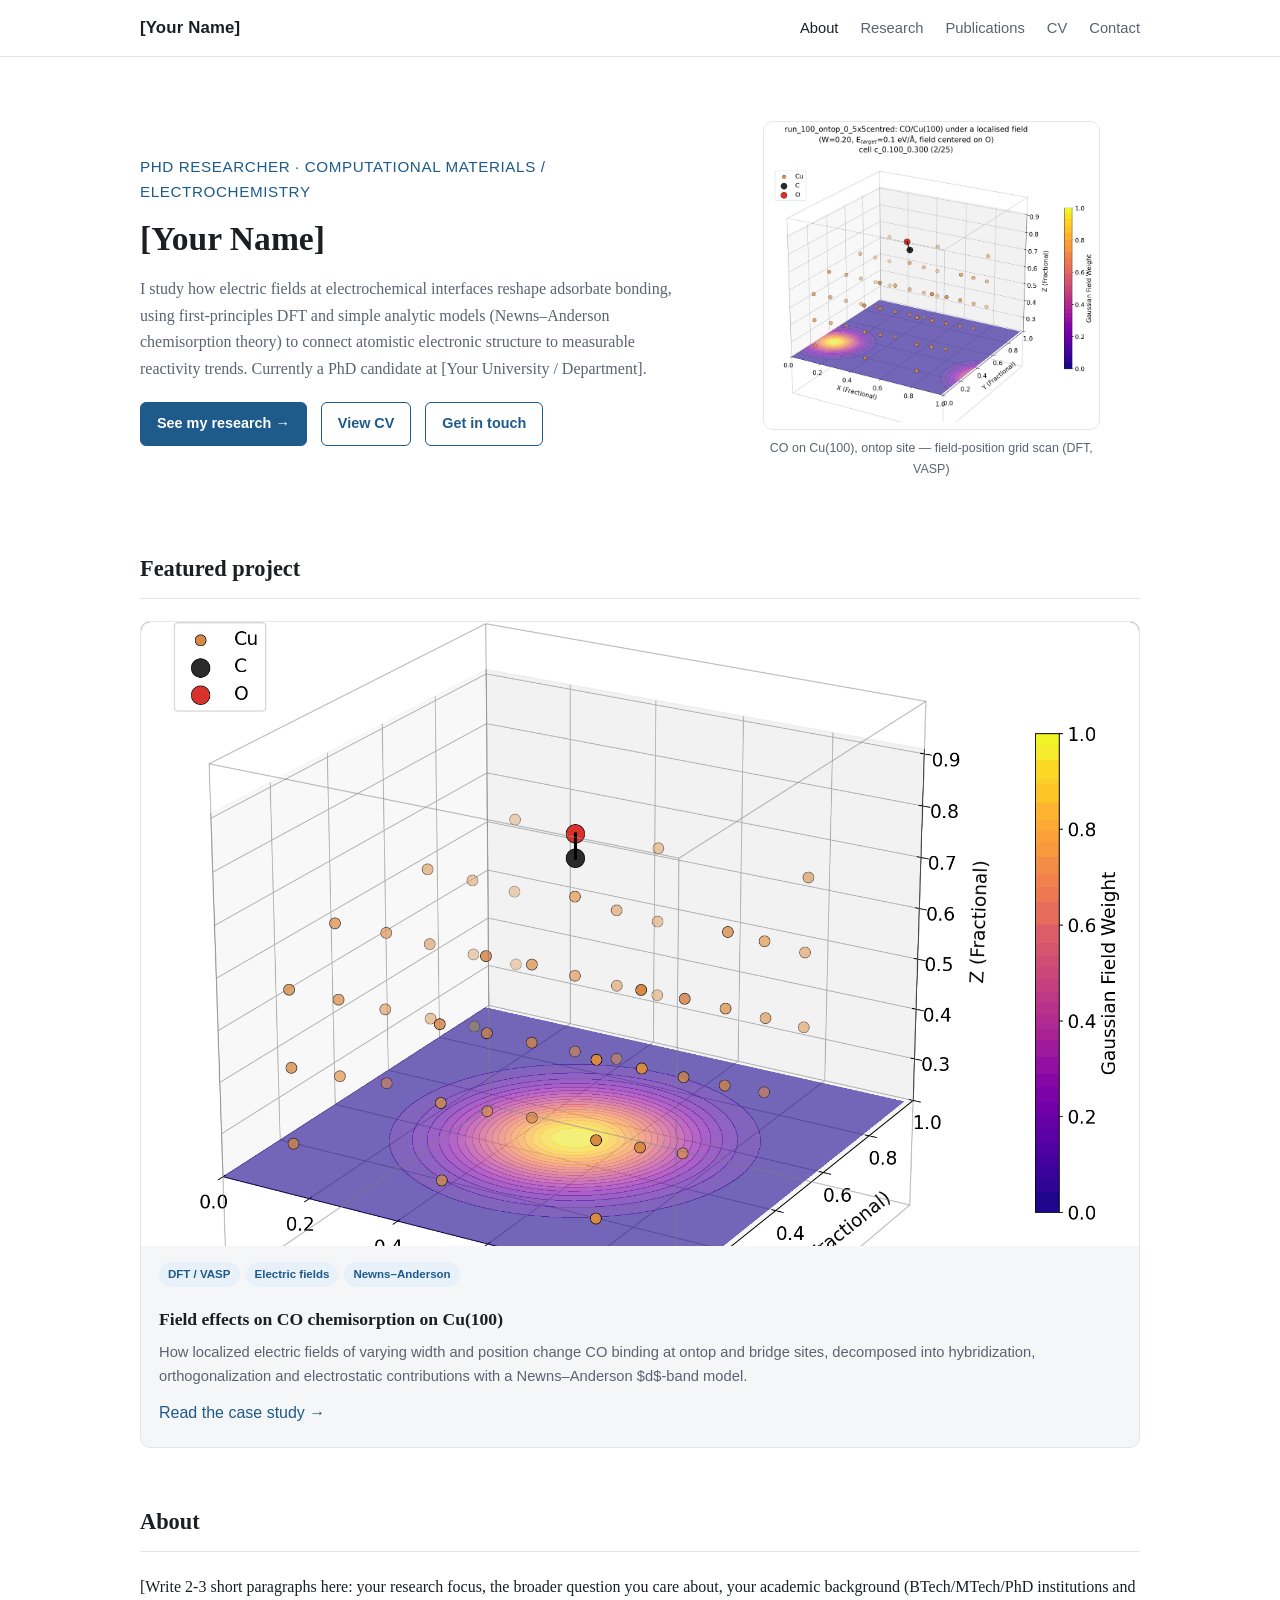
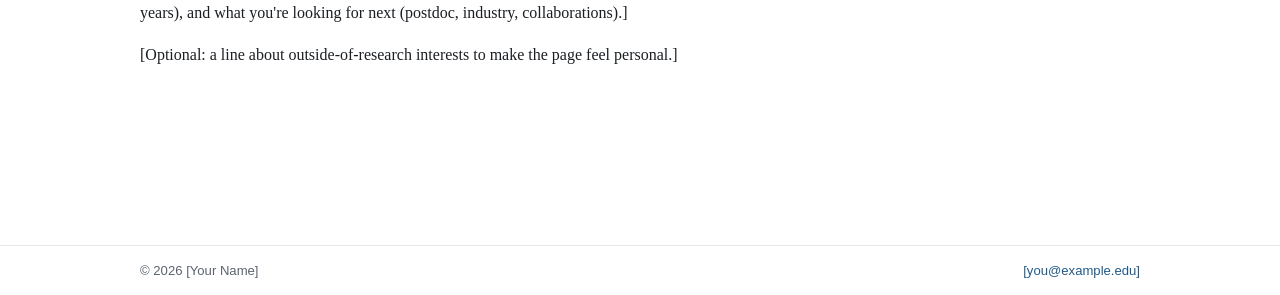
==== index.html @ b5bf9113 "Scaffold personal academic website Static HTML/CSS/JS site: home/about, research overview, a CO/Cu(1" ====
<!doctype html>
<html lang="en">
<head>
<meta charset="utf-8">
<meta name="viewport" content="width=device-width, initial-scale=1">
<title>[Your Name] — PhD Researcher</title>
<meta name="description" content="Personal academic site of [Your Name], PhD researcher working on first-principles electronic structure methods and electrochemical interfaces.">
<link rel="stylesheet" href="css/style.css">
</head>
<body>
<header class="site-header">
  <nav class="nav-wrap">
    <a class="brand" href="index.html">[Your Name]</a>
    <button class="nav-toggle" aria-label="Toggle menu">&#9776;</button>
    <ul class="nav-links">
      <li><a href="index.html">About</a></li>
      <li><a href="research.html">Research</a></li>
      <li><a href="publications.html">Publications</a></li>
      <li><a href="cv.html">CV</a></li>
      <li><a href="contact.html">Contact</a></li>
    </ul>
  </nav>
</header>

<main>
  <section class="hero">
    <div>
      <div class="tagline">PhD Researcher &middot; Computational Materials / Electrochemistry</div>
      <h1>[Your Name]</h1>
      <p>
        I study how electric fields at electrochemical interfaces reshape
        adsorbate bonding, using first-principles DFT and simple analytic
        models (Newns&ndash;Anderson chemisorption theory) to connect
        atomistic electronic structure to measurable reactivity trends.
        Currently a PhD candidate at [Your University / Department].
      </p>
      <div class="hero-links">
        <a class="btn filled" href="research.html">See my research &rarr;</a>
        <a class="btn" href="cv.html">View CV</a>
        <a class="btn" href="contact.html">Get in touch</a>
      </div>
    </div>
    <figure class="hero-figure">
      <img src="assets/img/ontop-5x5centred-grid.gif" alt="CO adsorbed on Cu(100), 3D structure under a scanned external field grid">
      <figcaption>CO on Cu(100), ontop site — field-position grid scan (DFT, VASP)</figcaption>
    </figure>
  </section>

  <section>
    <h2>Featured project</h2>
    <div class="project-grid">
      <div class="card">
        <img src="assets/img/ontop-5x5centred-widthscan.gif" alt="Width scan animation of the applied field over the CO/Cu(100) ontop structure">
        <div class="card-body">
          <div class="card-tags">
            <span class="tag">DFT / VASP</span>
            <span class="tag">Electric fields</span>
            <span class="tag">Newns&ndash;Anderson</span>
          </div>
          <h3>Field effects on CO chemisorption on Cu(100)</h3>
          <p>
            How localized electric fields of varying width and position
            change CO binding at ontop and bridge sites, decomposed into
            hybridization, orthogonalization and electrostatic
            contributions with a Newns&ndash;Anderson $d$-band model.
          </p>
          <a href="projects/co-cu100-field-effects.html">Read the case study &rarr;</a>
        </div>
      </div>
    </div>
  </section>

  <section>
    <h2>About</h2>
    <div class="prose">
      <p>
        [Write 2-3 short paragraphs here: your research focus, the
        broader question you care about, your academic background
        (BTech/MTech/PhD institutions and years), and what you're looking
        for next (postdoc, industry, collaborations).]
      </p>
      <p>
        [Optional: a line about outside-of-research interests to make the
        page feel personal.]
      </p>
    </div>
  </section>
</main>

<footer class="site-footer">
  <div class="nav-wrap">
    <span>&copy; <span id="year"></span> [Your Name]</span>
    <span><a href="contact.html">[you@example.edu]</a></span>
  </div>
</footer>
<script src="js/main.js"></script>
<script>document.getElementById("year").textContent = new Date().getFullYear();</script>
</body>
</html>
---- css/style.css ----
:root {
  --bg: #ffffff;
  --bg-alt: #f5f6f8;
  --text: #1b1f23;
  --text-muted: #5b6370;
  --border: #e3e6ea;
  --accent: #1e5a8a;
  --accent-soft: #e8f1f9;
  --code-bg: #f0f2f5;
  --max-width: 1040px;
}

@media (prefers-color-scheme: dark) {
  :root:not([data-theme="light"]) {
    --bg: #11151a;
    --bg-alt: #171c22;
    --text: #e8ebee;
    --text-muted: #9aa4b1;
    --border: #2a313a;
    --accent: #6fb3e8;
    --accent-soft: #19283a;
    --code-bg: #1b2128;
  }
}

:root[data-theme="dark"] {
  --bg: #11151a;
  --bg-alt: #171c22;
  --text: #e8ebee;
  --text-muted: #9aa4b1;
  --border: #2a313a;
  --accent: #6fb3e8;
  --accent-soft: #19283a;
  --code-bg: #1b2128;
}

* { box-sizing: border-box; }

html { scroll-behavior: smooth; }

body {
  margin: 0;
  background: var(--bg);
  color: var(--text);
  font-family: "Georgia", "Cambria", "Times New Roman", serif;
  line-height: 1.65;
  -webkit-font-smoothing: antialiased;
}

a { color: var(--accent); text-decoration: none; }
a:hover { text-decoration: underline; }

.site-header {
  border-bottom: 1px solid var(--border);
  position: sticky;
  top: 0;
  background: var(--bg);
  z-index: 10;
}

.nav-wrap {
  max-width: var(--max-width);
  margin: 0 auto;
  padding: 14px 20px;
  display: flex;
  align-items: center;
  justify-content: space-between;
  font-family: Arial, Helvetica, sans-serif;
}

.brand {
  font-weight: 700;
  font-size: 1.05rem;
  letter-spacing: 0.01em;
  color: var(--text);
}
.brand:hover { text-decoration: none; }

.nav-links {
  display: flex;
  gap: 22px;
  list-style: none;
  margin: 0;
  padding: 0;
  font-size: 0.92rem;
}

.nav-links a {
  color: var(--text-muted);
}
.nav-links a.active,
.nav-links a:hover {
  color: var(--text);
}

.nav-toggle {
  display: none;
  background: none;
  border: 1px solid var(--border);
  border-radius: 6px;
  color: var(--text);
  font-size: 1rem;
  padding: 6px 10px;
  cursor: pointer;
}

main {
  max-width: var(--max-width);
  margin: 0 auto;
  padding: 48px 20px 80px;
}

.hero {
  display: grid;
  grid-template-columns: 1.3fr 1fr;
  gap: 40px;
  align-items: center;
  margin-bottom: 56px;
}

.hero h1 {
  font-size: 2.1rem;
  margin: 0 0 10px;
  line-height: 1.25;
}

.hero .tagline {
  font-family: Arial, Helvetica, sans-serif;
  color: var(--accent);
  font-size: 0.95rem;
  letter-spacing: 0.04em;
  text-transform: uppercase;
  margin-bottom: 14px;
}

.hero p { color: var(--text-muted); }

.hero-links {
  margin-top: 20px;
  display: flex;
  gap: 14px;
  flex-wrap: wrap;
  font-family: Arial, Helvetica, sans-serif;
  font-size: 0.9rem;
}

.btn {
  display: inline-block;
  padding: 9px 16px;
  border-radius: 6px;
  border: 1px solid var(--accent);
  color: var(--accent);
  font-weight: 600;
}
.btn:hover { background: var(--accent-soft); text-decoration: none; }
.btn.filled { background: var(--accent); color: #fff; }
.btn.filled:hover { opacity: 0.9; }

.hero-figure img {
  width: 100%;
  border-radius: 10px;
  border: 1px solid var(--border);
  display: block;
}
.hero-figure figcaption {
  font-family: Arial, Helvetica, sans-serif;
  font-size: 0.78rem;
  color: var(--text-muted);
  margin-top: 8px;
  text-align: center;
}

section { margin-bottom: 56px; }

h2 {
  font-size: 1.4rem;
  border-bottom: 1px solid var(--border);
  padding-bottom: 10px;
  margin-bottom: 22px;
}

h3 { font-size: 1.1rem; margin-bottom: 6px; }

.project-grid {
  display: grid;
  grid-template-columns: repeat(auto-fit, minmax(260px, 1fr));
  gap: 22px;
}

.card {
  border: 1px solid var(--border);
  border-radius: 10px;
  overflow: hidden;
  background: var(--bg-alt);
  display: flex;
  flex-direction: column;
}

.card img {
  width: 100%;
  display: block;
  aspect-ratio: 16 / 10;
  object-fit: cover;
  background: #000;
}

.card-body { padding: 16px 18px 20px; font-family: Arial, Helvetica, sans-serif; }
.card-body h3 { font-family: Georgia, serif; }
.card-body p { color: var(--text-muted); font-size: 0.92rem; margin: 6px 0 12px; }
.card-tags { display: flex; flex-wrap: wrap; gap: 6px; margin-bottom: 10px; }
.tag {
  font-size: 0.72rem;
  background: var(--accent-soft);
  color: var(--accent);
  padding: 3px 9px;
  border-radius: 999px;
  font-weight: 600;
}

.timeline-item {
  display: grid;
  grid-template-columns: 150px 1fr;
  gap: 18px;
  padding: 14px 0;
  border-bottom: 1px solid var(--border);
}
.timeline-item:last-child { border-bottom: none; }
.timeline-date {
  color: var(--text-muted);
  font-family: Arial, Helvetica, sans-serif;
  font-size: 0.85rem;
}
.timeline-item h3 { margin: 0 0 4px; font-size: 1rem; }
.timeline-item p { margin: 0; color: var(--text-muted); font-size: 0.93rem; }

.pub-list { list-style: none; padding: 0; margin: 0; }
.pub-list li {
  padding: 16px 0;
  border-bottom: 1px solid var(--border);
}
.pub-list li:last-child { border-bottom: none; }
.pub-title { font-weight: 700; }
.pub-meta {
  font-family: Arial, Helvetica, sans-serif;
  color: var(--text-muted);
  font-size: 0.87rem;
  margin-top: 4px;
}
.pub-links { margin-top: 6px; font-family: Arial, Helvetica, sans-serif; font-size: 0.85rem; }
.pub-links a { margin-right: 14px; }

.figure-block { margin: 26px 0; }
.figure-block img {
  width: 100%;
  border: 1px solid var(--border);
  border-radius: 8px;
  background: #fff;
}
.figure-block figcaption {
  font-family: Arial, Helvetica, sans-serif;
  font-size: 0.82rem;
  color: var(--text-muted);
  margin-top: 8px;
}

.figure-row {
  display: grid;
  grid-template-columns: repeat(auto-fit, minmax(280px, 1fr));
  gap: 20px;
}

.prose p { margin: 0 0 16px; }
.prose ul { margin: 0 0 16px; padding-left: 22px; }

.breadcrumb {
  font-family: Arial, Helvetica, sans-serif;
  font-size: 0.85rem;
  color: var(--text-muted);
  margin-bottom: 18px;
}

.callout {
  border-left: 3px solid var(--accent);
  background: var(--accent-soft);
  padding: 14px 18px;
  border-radius: 0 8px 8px 0;
  font-family: Arial, Helvetica, sans-serif;
  font-size: 0.9rem;
  margin: 24px 0;
}

.site-footer {
  border-top: 1px solid var(--border);
  margin-top: 40px;
}
.site-footer .nav-wrap {
  font-family: Arial, Helvetica, sans-serif;
  font-size: 0.82rem;
  color: var(--text-muted);
  flex-wrap: wrap;
  gap: 10px;
}

.cv-section { margin-bottom: 36px; }
.cv-list { list-style: none; padding: 0; margin: 0; }
.cv-list li {
  display: grid;
  grid-template-columns: 150px 1fr;
  gap: 16px;
  padding: 10px 0;
  border-bottom: 1px dashed var(--border);
  font-size: 0.95rem;
}
.cv-list li:last-child { border-bottom: none; }
.cv-list .when { color: var(--text-muted); font-family: Arial, Helvetica, sans-serif; font-size: 0.85rem; }

.skills-grid {
  display: grid;
  grid-template-columns: repeat(auto-fit, minmax(180px, 1fr));
  gap: 14px;
}
.skill-box {
  border: 1px solid var(--border);
  border-radius: 8px;
  padding: 12px 14px;
  font-family: Arial, Helvetica, sans-serif;
  font-size: 0.88rem;
}
.skill-box strong { display: block; margin-bottom: 4px; }

.contact-grid {
  display: grid;
  grid-template-columns: repeat(auto-fit, minmax(220px, 1fr));
  gap: 18px;
}
.contact-card {
  border: 1px solid var(--border);
  border-radius: 10px;
  padding: 18px 20px;
  font-family: Arial, Helvetica, sans-serif;
}
.contact-card .label {
  font-size: 0.75rem;
  text-transform: uppercase;
  letter-spacing: 0.05em;
  color: var(--text-muted);
  margin-bottom: 6px;
}

@media (max-width: 760px) {
  .hero { grid-template-columns: 1fr; }
  .nav-links {
    position: absolute;
    top: 100%;
    left: 0;
    right: 0;
    background: var(--bg);
    border-bottom: 1px solid var(--border);
    flex-direction: column;
    padding: 14px 20px;
    gap: 14px;
    display: none;
  }
  .nav-links.open { display: flex; }
  .nav-toggle { display: inline-block; }
  .timeline-item, .cv-list li { grid-template-columns: 1fr; gap: 4px; }
}
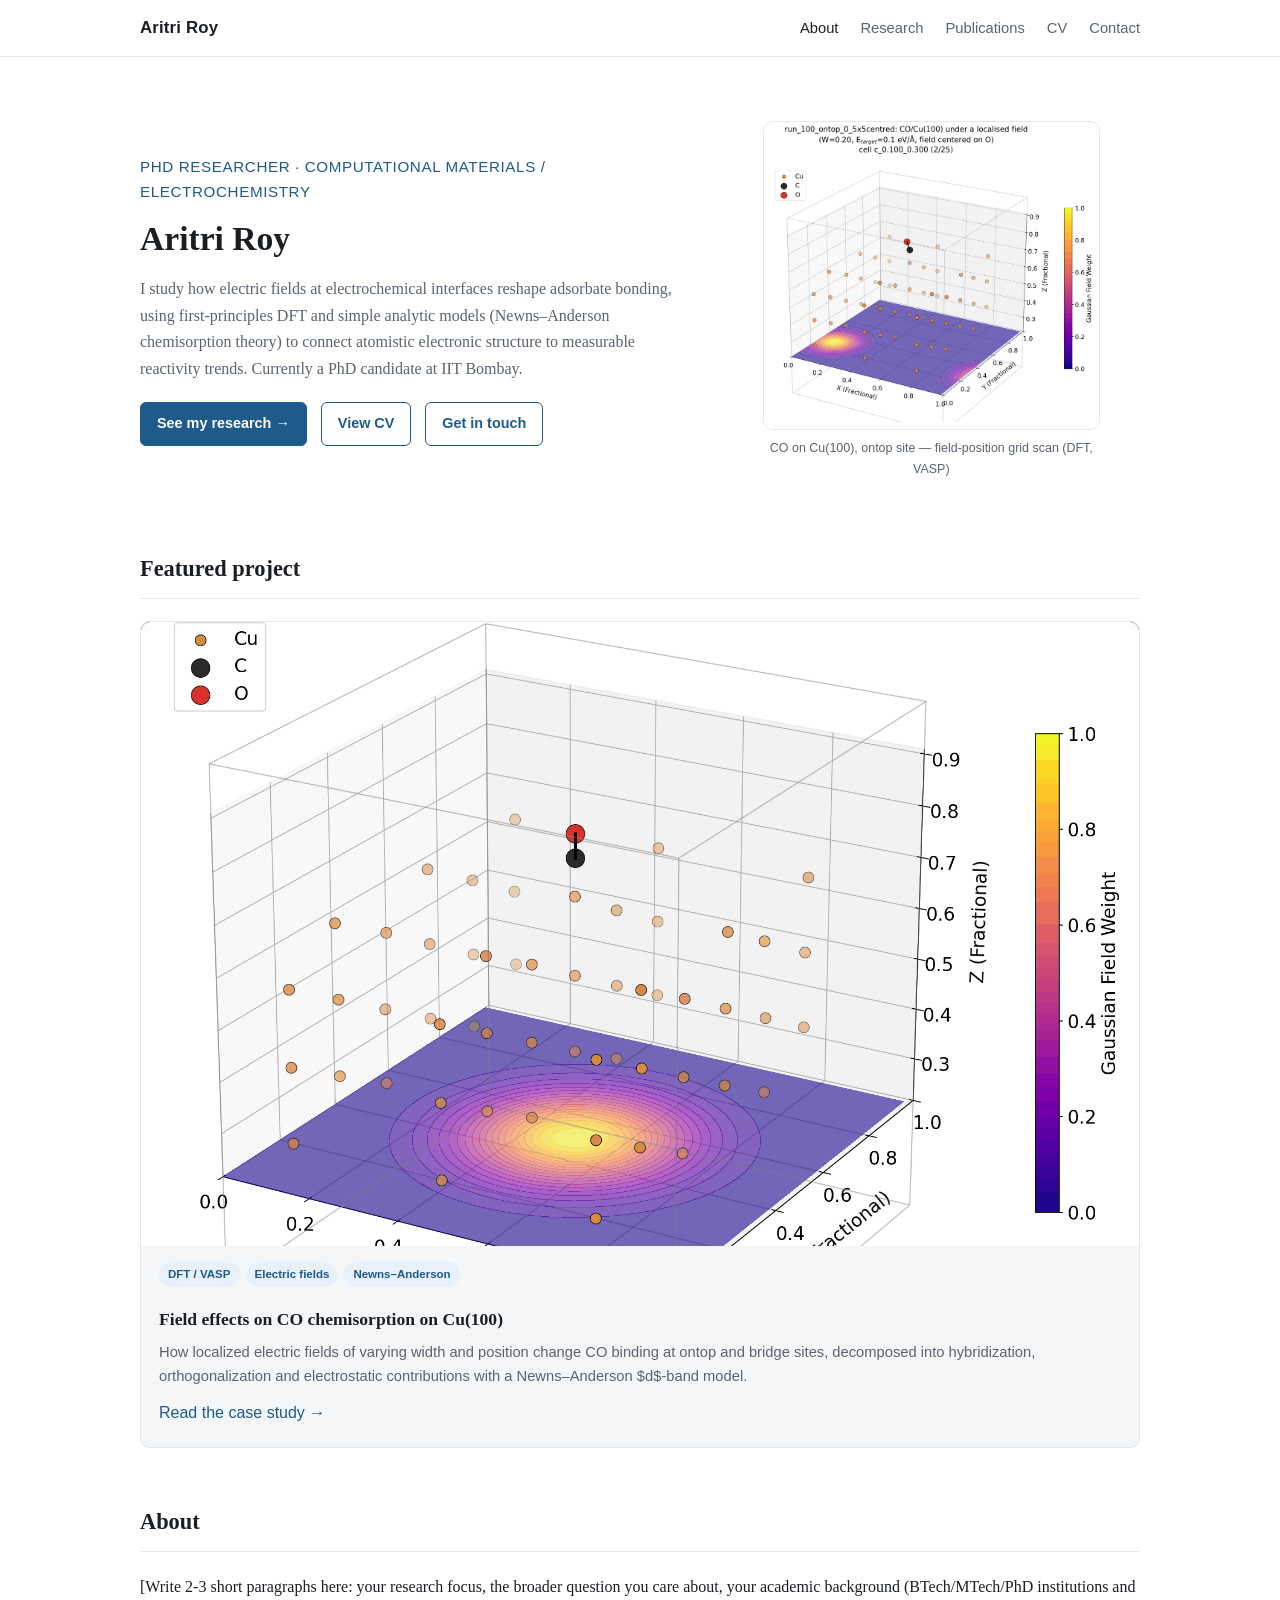
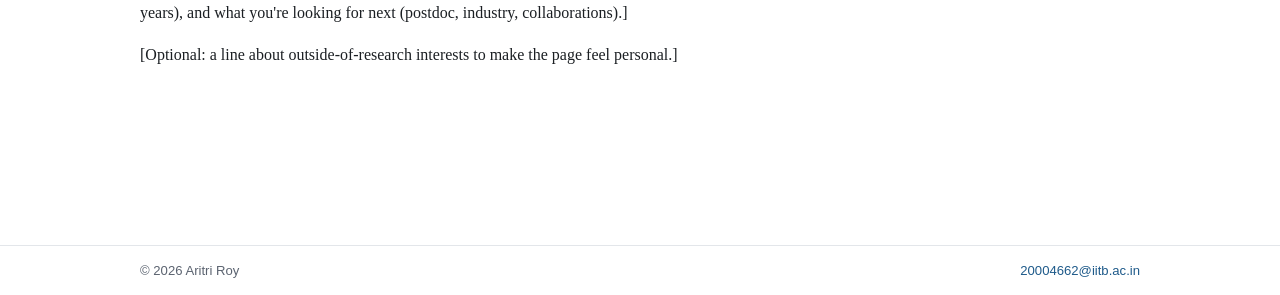
==== commit 767e2070: "Fill in name, email, and GitHub/LinkedIn handles Co-Authored-By: Claude Sonnet 5 <noreply@anthropic." ====
--- a/index.html
+++ b/index.html
@@ -3,14 +3,14 @@
 <head>
 <meta charset="utf-8">
 <meta name="viewport" content="width=device-width, initial-scale=1">
-<title>[Your Name] — PhD Researcher</title>
-<meta name="description" content="Personal academic site of [Your Name], PhD researcher working on first-principles electronic structure methods and electrochemical interfaces.">
+<title>Aritri Roy — PhD Researcher</title>
+<meta name="description" content="Personal academic site of Aritri Roy, PhD researcher working on first-principles electronic structure methods and electrochemical interfaces.">
 <link rel="stylesheet" href="css/style.css">
 </head>
 <body>
 <header class="site-header">
   <nav class="nav-wrap">
-    <a class="brand" href="index.html">[Your Name]</a>
+    <a class="brand" href="index.html">Aritri Roy</a>
     <button class="nav-toggle" aria-label="Toggle menu">&#9776;</button>
     <ul class="nav-links">
       <li><a href="index.html">About</a></li>
@@ -26,13 +26,13 @@
   <section class="hero">
     <div>
       <div class="tagline">PhD Researcher &middot; Computational Materials / Electrochemistry</div>
-      <h1>[Your Name]</h1>
+      <h1>Aritri Roy</h1>
       <p>
         I study how electric fields at electrochemical interfaces reshape
         adsorbate bonding, using first-principles DFT and simple analytic
         models (Newns&ndash;Anderson chemisorption theory) to connect
         atomistic electronic structure to measurable reactivity trends.
-        Currently a PhD candidate at [Your University / Department].
+        Currently a PhD candidate at IIT Bombay.
       </p>
       <div class="hero-links">
         <a class="btn filled" href="research.html">See my research &rarr;</a>
@@ -89,8 +89,8 @@
 
 <footer class="site-footer">
   <div class="nav-wrap">
-    <span>&copy; <span id="year"></span> [Your Name]</span>
-    <span><a href="contact.html">[you@example.edu]</a></span>
+    <span>&copy; <span id="year"></span> Aritri Roy</span>
+    <span><a href="contact.html">20004662@iitb.ac.in</a></span>
   </div>
 </footer>
 <script src="js/main.js"></script>
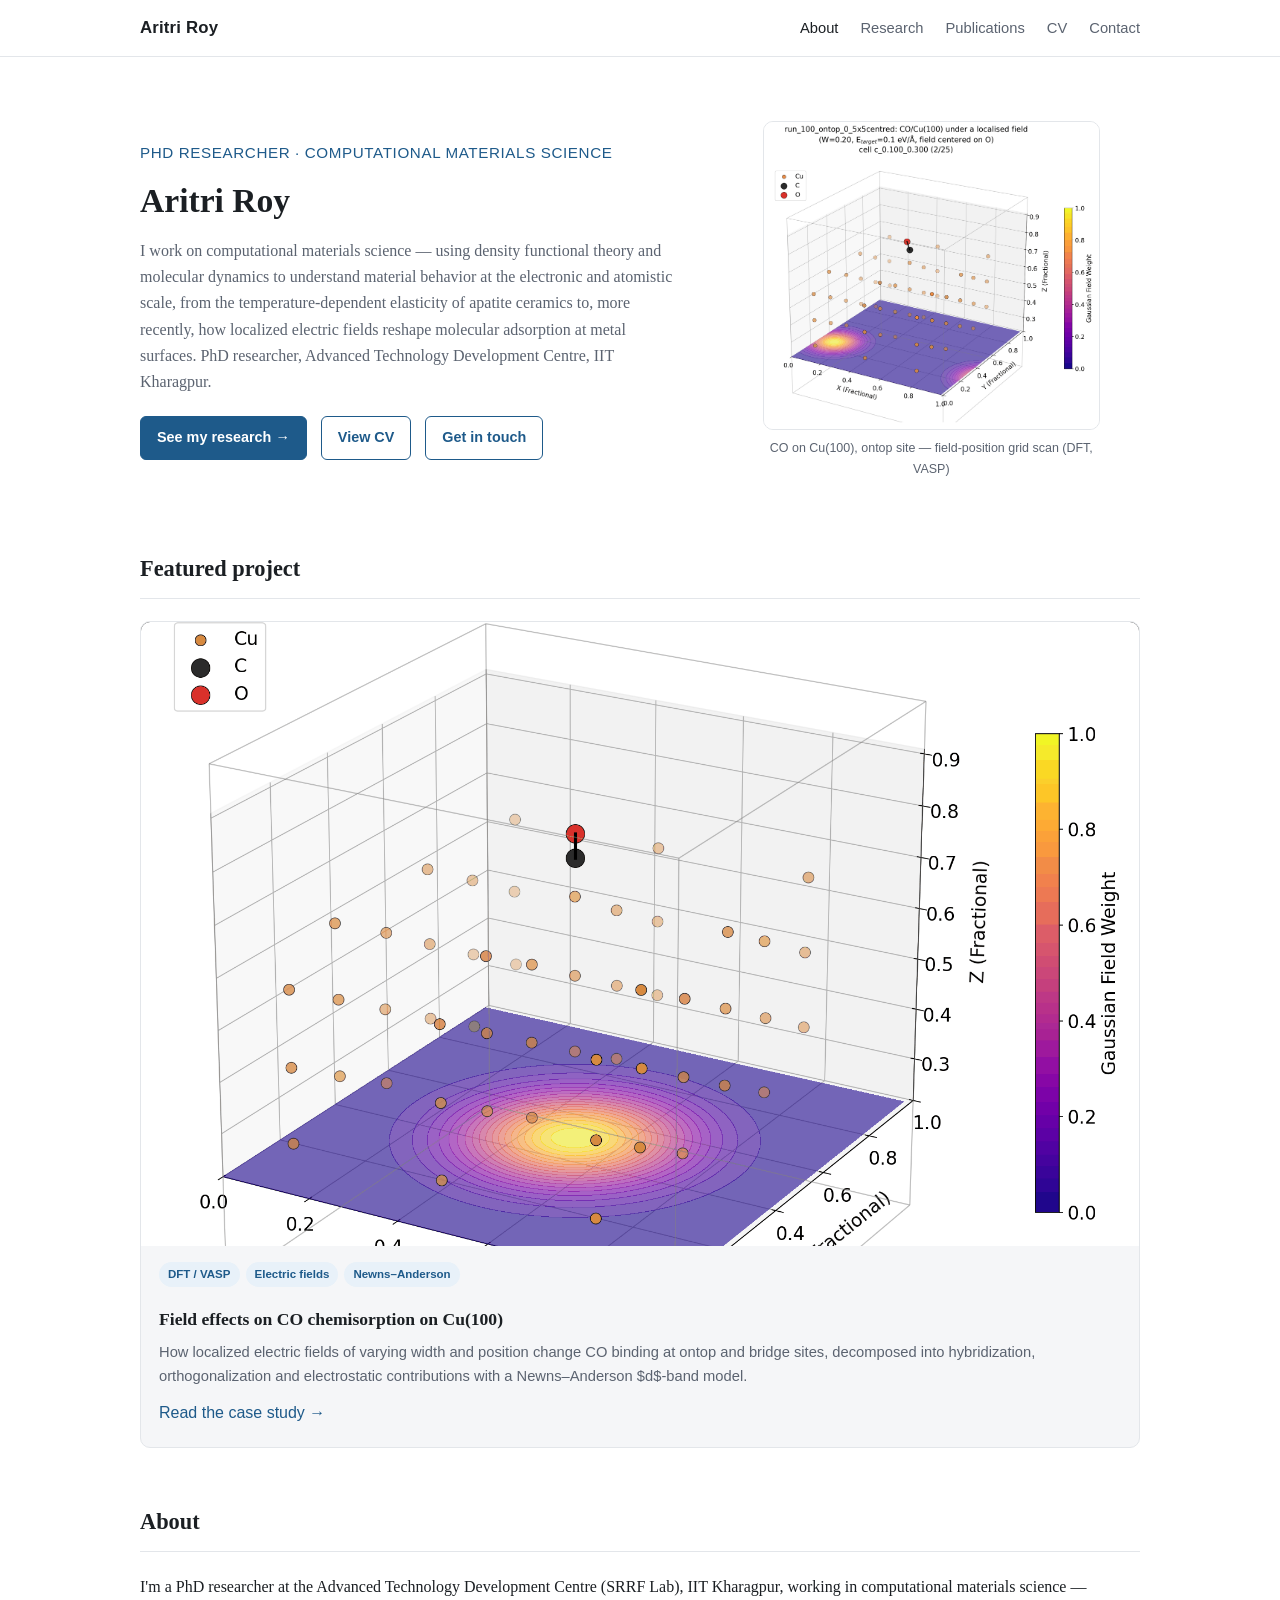
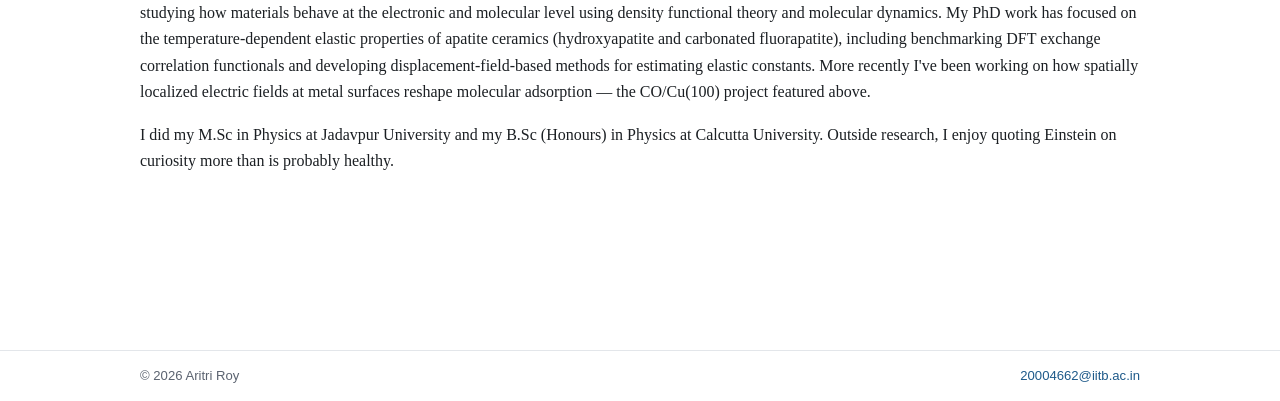
==== commit 0900d66d: "Populate real content from old site: bio, education, publications, awards, contact links Co-Authored" ====
--- a/index.html
+++ b/index.html
@@ -4,7 +4,7 @@
 <meta charset="utf-8">
 <meta name="viewport" content="width=device-width, initial-scale=1">
 <title>Aritri Roy — PhD Researcher</title>
-<meta name="description" content="Personal academic site of Aritri Roy, PhD researcher working on first-principles electronic structure methods and electrochemical interfaces.">
+<meta name="description" content="Personal academic site of Aritri Roy, PhD researcher in computational materials science — density functional theory and molecular dynamics studies of ceramics, battery materials, and electrified interfaces.">
 <link rel="stylesheet" href="css/style.css">
 </head>
 <body>
@@ -25,14 +25,19 @@
 <main>
   <section class="hero">
     <div>
-      <div class="tagline">PhD Researcher &middot; Computational Materials / Electrochemistry</div>
+      <div class="tagline">PhD Researcher &middot; Computational Materials Science</div>
       <h1>Aritri Roy</h1>
       <p>
-        I study how electric fields at electrochemical interfaces reshape
-        adsorbate bonding, using first-principles DFT and simple analytic
-        models (Newns&ndash;Anderson chemisorption theory) to connect
-        atomistic electronic structure to measurable reactivity trends.
-        Currently a PhD candidate at IIT Bombay.
+        I work on computational materials science &mdash; using density
+        functional theory and molecular dynamics to understand material
+        behavior at the electronic and atomistic scale, from the
+        temperature-dependent elasticity of apatite ceramics to, more
+        recently, how localized electric fields reshape molecular
+        adsorption at metal surfaces. PhD researcher, Advanced Technology
+        Development Centre, IIT Kharagpur.
+        <!-- NOTE: confirm current affiliation/status with Aritri -- this
+             was pulled from the old sites.google.com/view/aritri-roy page
+             and may be out of date. -->
       </p>
       <div class="hero-links">
         <a class="btn filled" href="research.html">See my research &rarr;</a>
@@ -74,14 +79,23 @@
     <h2>About</h2>
     <div class="prose">
       <p>
-        [Write 2-3 short paragraphs here: your research focus, the
-        broader question you care about, your academic background
-        (BTech/MTech/PhD institutions and years), and what you're looking
-        for next (postdoc, industry, collaborations).]
+        I'm a PhD researcher at the Advanced Technology Development Centre
+        (SRRF Lab), IIT Kharagpur, working in computational materials
+        science &mdash; studying how materials behave at the electronic and
+        molecular level using density functional theory and molecular
+        dynamics. My PhD work has focused on the temperature-dependent
+        elastic properties of apatite ceramics (hydroxyapatite and
+        carbonated fluorapatite), including benchmarking DFT exchange
+        correlation functionals and developing displacement-field-based
+        methods for estimating elastic constants. More recently I've been
+        working on how spatially localized electric fields at metal
+        surfaces reshape molecular adsorption &mdash; the CO/Cu(100)
+        project featured above.
       </p>
       <p>
-        [Optional: a line about outside-of-research interests to make the
-        page feel personal.]
+        I did my M.Sc in Physics at Jadavpur University and my B.Sc
+        (Honours) in Physics at Calcutta University. Outside research, I
+        enjoy quoting Einstein on curiosity more than is probably healthy.
       </p>
     </div>
   </section>
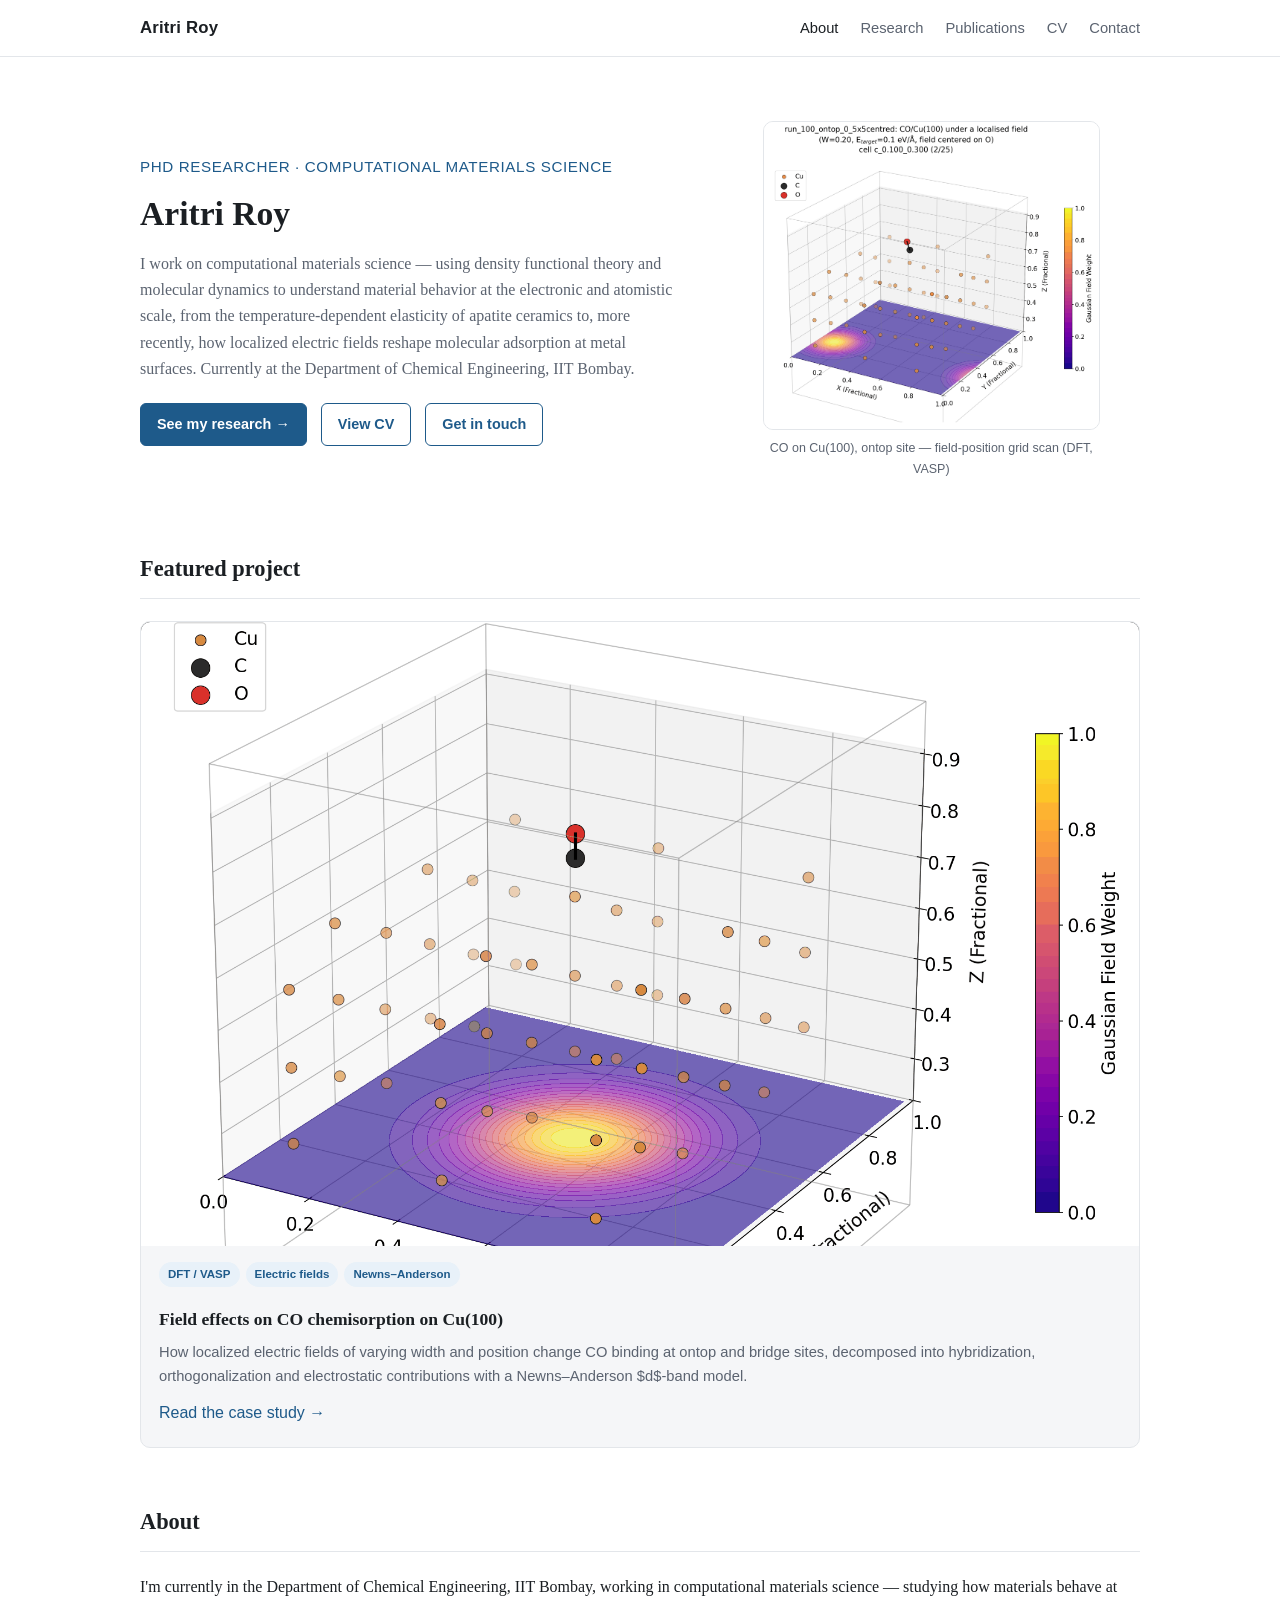
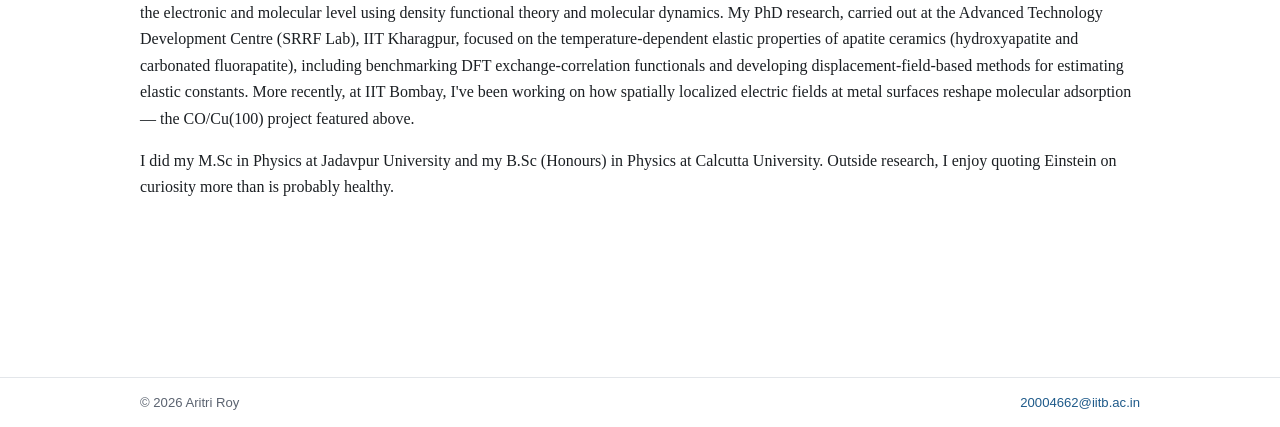
==== commit cfe05c58: "Update to current affiliation: Dept. of Chemical Engineering, IIT Bombay Co-Authored-By: Claude Sonn" ====
--- a/index.html
+++ b/index.html
@@ -4,7 +4,7 @@
 <meta charset="utf-8">
 <meta name="viewport" content="width=device-width, initial-scale=1">
 <title>Aritri Roy — PhD Researcher</title>
-<meta name="description" content="Personal academic site of Aritri Roy, PhD researcher in computational materials science — density functional theory and molecular dynamics studies of ceramics, battery materials, and electrified interfaces.">
+<meta name="description" content="Personal academic site of Aritri Roy, computational materials researcher (Dept. of Chemical Engineering, IIT Bombay) — density functional theory and molecular dynamics studies of ceramics and electrified interfaces.">
 <link rel="stylesheet" href="css/style.css">
 </head>
 <body>
@@ -33,11 +33,8 @@
         behavior at the electronic and atomistic scale, from the
         temperature-dependent elasticity of apatite ceramics to, more
         recently, how localized electric fields reshape molecular
-        adsorption at metal surfaces. PhD researcher, Advanced Technology
-        Development Centre, IIT Kharagpur.
-        <!-- NOTE: confirm current affiliation/status with Aritri -- this
-             was pulled from the old sites.google.com/view/aritri-roy page
-             and may be out of date. -->
+        adsorption at metal surfaces. Currently at the Department of
+        Chemical Engineering, IIT Bombay.
       </p>
       <div class="hero-links">
         <a class="btn filled" href="research.html">See my research &rarr;</a>
@@ -79,18 +76,19 @@
     <h2>About</h2>
     <div class="prose">
       <p>
-        I'm a PhD researcher at the Advanced Technology Development Centre
-        (SRRF Lab), IIT Kharagpur, working in computational materials
-        science &mdash; studying how materials behave at the electronic and
-        molecular level using density functional theory and molecular
-        dynamics. My PhD work has focused on the temperature-dependent
-        elastic properties of apatite ceramics (hydroxyapatite and
-        carbonated fluorapatite), including benchmarking DFT exchange
-        correlation functionals and developing displacement-field-based
-        methods for estimating elastic constants. More recently I've been
-        working on how spatially localized electric fields at metal
-        surfaces reshape molecular adsorption &mdash; the CO/Cu(100)
-        project featured above.
+        I'm currently in the Department of Chemical Engineering, IIT
+        Bombay, working in computational materials science &mdash;
+        studying how materials behave at the electronic and molecular
+        level using density functional theory and molecular dynamics. My
+        PhD research, carried out at the Advanced Technology Development
+        Centre (SRRF Lab), IIT Kharagpur, focused on the
+        temperature-dependent elastic properties of apatite ceramics
+        (hydroxyapatite and carbonated fluorapatite), including
+        benchmarking DFT exchange-correlation functionals and developing
+        displacement-field-based methods for estimating elastic constants.
+        More recently, at IIT Bombay, I've been working on how spatially
+        localized electric fields at metal surfaces reshape molecular
+        adsorption &mdash; the CO/Cu(100) project featured above.
       </p>
       <p>
         I did my M.Sc in Physics at Jadavpur University and my B.Sc
